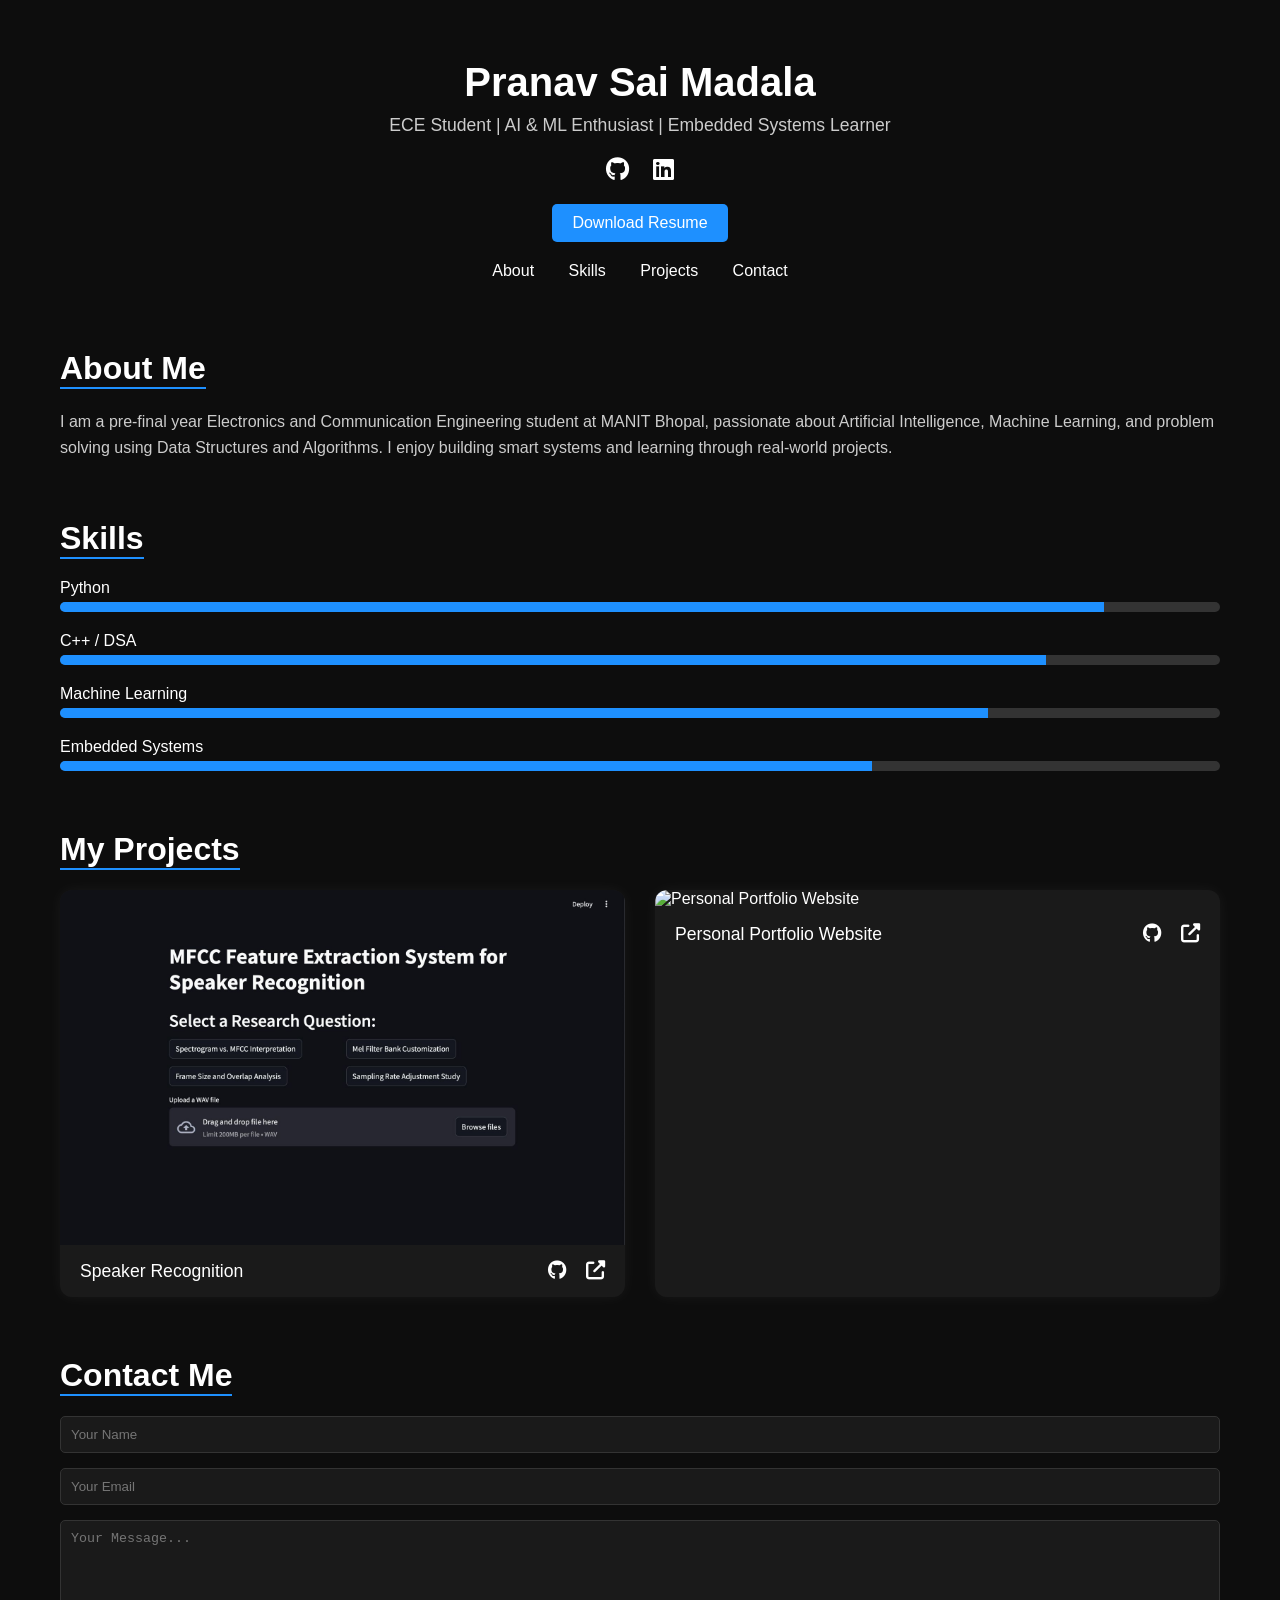
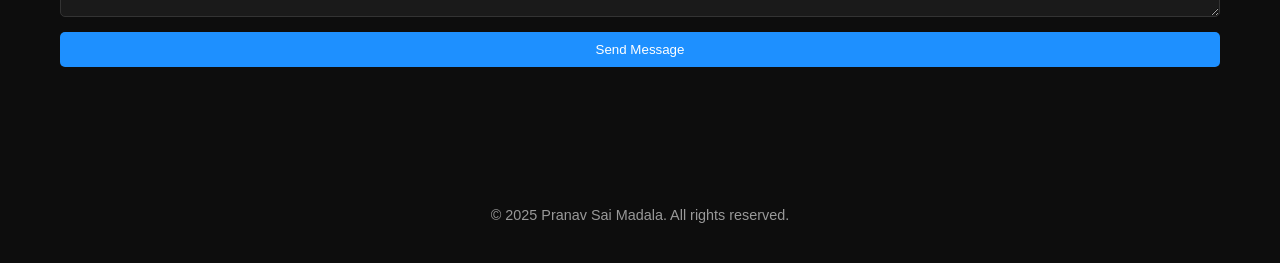
==== myportpolio.html @ 2e6d7c66 "Add files via upload" ====
<!DOCTYPE html>
<html lang="en">
<head>
  <meta charset="UTF-8" />
  <meta name="viewport" content="width=device-width, initial-scale=1.0" />
  <title>Pranav Sai Madala | Portfolio</title>
  <link rel="stylesheet" href="https://cdnjs.cloudflare.com/ajax/libs/font-awesome/6.5.0/css/all.min.css" />
  <style>
    * {
      margin: 0;
      padding: 0;
      box-sizing: border-box;
      scroll-behavior: smooth;
    }

    body {
      font-family: 'Segoe UI', sans-serif;
      background-color: #0d0d0d;
      color: white;
    }

    header {
      text-align: center;
      padding: 60px 20px 20px;
    }

    header h1 {
      font-size: 2.5rem;
      margin-bottom: 10px;
    }

    header p {
      color: #cccccc;
      font-size: 1.1rem;
      margin-bottom: 20px;
    }

    .socials {
      text-align: center;
      margin-top: 10px;
    }

    .socials a {
      color: white;
      margin: 0 10px;
      font-size: 1.5rem;
      transition: color 0.3s ease;
    }

    .socials a:hover {
      color: #1e90ff;
    }

    .resume-button {
      display: inline-block;
      margin-top: 20px;
      padding: 10px 20px;
      background: #1e90ff;
      color: white;
      border-radius: 5px;
      text-decoration: none;
    }

    .resume-button:hover {
      background: #0066cc;
    }

    nav {
      text-align: center;
      margin-bottom: 30px;
    }

    nav a {
      color: white;
      text-decoration: none;
      margin: 0 15px;
      font-size: 1rem;
    }

    nav a:hover {
      color: #1e90ff;
    }

    .container {
      max-width: 1200px;
      margin: auto;
      padding: 40px 20px;
    }

    h2 {
      font-size: 2rem;
      margin-bottom: 20px;
      border-bottom: 2px solid #1e90ff;
      display: inline-block;
    }

    section {
      margin-bottom: 60px;
    }

    .about p,
    .skills p,
    .contact p {
      color: #cccccc;
      line-height: 1.6;
    }

    .skills .skill {
      margin-bottom: 20px;
    }

    .skills .label {
      margin-bottom: 5px;
      font-weight: 500;
    }

    .skills .bar {
      width: 100%;
      height: 10px;
      background: #333;
      border-radius: 5px;
      overflow: hidden;
    }

    .skills .fill {
      height: 100%;
      background: #1e90ff;
      width: 0;
      animation: fillBar 2s forwards;
    }

    @keyframes fillBar {
      to { width: var(--width); }
    }

    .project-grid {
      display: grid;
      grid-template-columns: repeat(auto-fit, minmax(300px, 1fr));
      gap: 30px;
    }

    .card {
      background: #1a1a1a;
      border-radius: 12px;
      overflow: hidden;
      box-shadow: 0 0 15px rgba(255, 255, 255, 0.05);
      transition: transform 0.3s ease;
    }

    .card:hover {
      transform: translateY(-5px);
    }

    .card img {
      width: 100%;
      height: auto;
      display: block;
    }

    .card-footer {
      display: flex;
      justify-content: space-between;
      align-items: center;
      padding: 15px 20px;
    }

    .card-footer span {
      font-size: 1.1rem;
    }

    .card-footer .icons a {
      margin-left: 15px;
      color: white;
      font-size: 1.2rem;
      transition: color 0.2s ease;
    }

    .card-footer .icons a:hover {
      color: #1e90ff;
    }

    .contact form {
      display: flex;
      flex-direction: column;
    }

    .contact input,
    .contact textarea {
      background: #1a1a1a;
      color: white;
      border: 1px solid #333;
      padding: 10px;
      margin-bottom: 15px;
      border-radius: 5px;
    }

    .contact button {
      background: #1e90ff;
      color: white;
      border: none;
      padding: 10px;
      border-radius: 5px;
      cursor: pointer;
    }

    .contact button:hover {
      background: #0066cc;
    }

    footer {
      text-align: center;
      padding: 40px 20px;
      color: #999;
      font-size: 0.9rem;
    }
  </style>
</head>
<body>

  <header>
    <h1>Pranav Sai Madala</h1>
    <p>ECE Student | AI & ML Enthusiast | Embedded Systems Learner</p>
    <div class="socials">
      <a href="https://github.com/madalapranavsai" target="_blank"><i class="fab fa-github"></i></a>
      <a href="www.linkedin.com/in/pranav-sai-madala-0b233127b" target="_blank"><i class="fab fa-linkedin"></i></a>
    </div>
    <a class="resume-button" href="PranavSaiMadala_Resume.pdf" target="_blank">Download Resume</a>
  </header>

  <nav>
    <a href="#about">About</a>
    <a href="#skills">Skills</a>
    <a href="#projects">Projects</a>
    <a href="#contact">Contact</a>
  </nav>

  <div class="container">
    <section id="about" class="about">
      <h2>About Me</h2>
      <p>I am a pre-final year Electronics and Communication Engineering student at MANIT Bhopal, passionate about Artificial Intelligence, Machine Learning, and problem solving using Data Structures and Algorithms. I enjoy building smart systems and learning through real-world projects.</p>
    </section>

    <section id="skills" class="skills">
      <h2>Skills</h2>
      <div class="skill">
        <div class="label">Python</div>
        <div class="bar"><div class="fill" style="--width: 90%;"></div></div>
      </div>
      <div class="skill">
        <div class="label">C++ / DSA</div>
        <div class="bar"><div class="fill" style="--width: 85%;"></div></div>
      </div>
      <div class="skill">
        <div class="label">Machine Learning</div>
        <div class="bar"><div class="fill" style="--width: 80%;"></div></div>
      </div>
      <div class="skill">
        <div class="label">Embedded Systems</div>
        <div class="bar"><div class="fill" style="--width: 70%;"></div></div>
      </div>
    </section>

    <section id="projects">
      <h2>My Projects</h2>
      <div class="project-grid">
        <div class="card">
          <img src="WhatsApp Image 2025-06-25 at 6.47.09 PM.jpeg" alt="Speaker Recognition Screenshot" />
          <div class="card-footer">
            <span>Speaker Recognition</span>
            <div class="icons">
              <a href="https://github.com/madalapranavsai/proj-1" target="_blank"><i class="fab fa-github"></i></a>
              <a href="https://your-live-link.com" target="_blank"><i class="fas fa-external-link-alt"></i></a>
            </div>
          </div>
        </div>
        <!-- Add more cards here -->
        <div class="project-grid">
            <div class="card">
              <img src="C:\Users\gowth\OneDrive\Desktop\New folder\Screenshot 2025-06-25 183748.png" alt="Personal Portfolio Website" />
              <div class="card-footer">
                <span>Personal Portfolio Website</span>
                <div class="icons">
                  <a href="https://github.com/madalapranavsai/portfolio" target="_blank"><i class="fab fa-github"></i></a>
                  <a href="https://your-live-link.com" target="_blank"><i class="fas fa-external-link-alt"></i></a>
                </div>
              </div>
            </div>
      </div>
    </section>

    <section id="contact" class="contact">
      <h2>Contact Me</h2>
      <form action="https://formspree.io/f/your-form-id" method="POST">
        <input type="text" name="name" placeholder="Your Name" required />
        <input type="email" name="_replyto" placeholder="Your Email" required />
        <textarea name="message" rows="5" placeholder="Your Message..." required></textarea>
        <button type="submit">Send Message</button>
      </form>
    </section>
  </div>

  <footer>
    &copy; 2025 Pranav Sai Madala. All rights reserved.
  </footer>

</body>
</html>
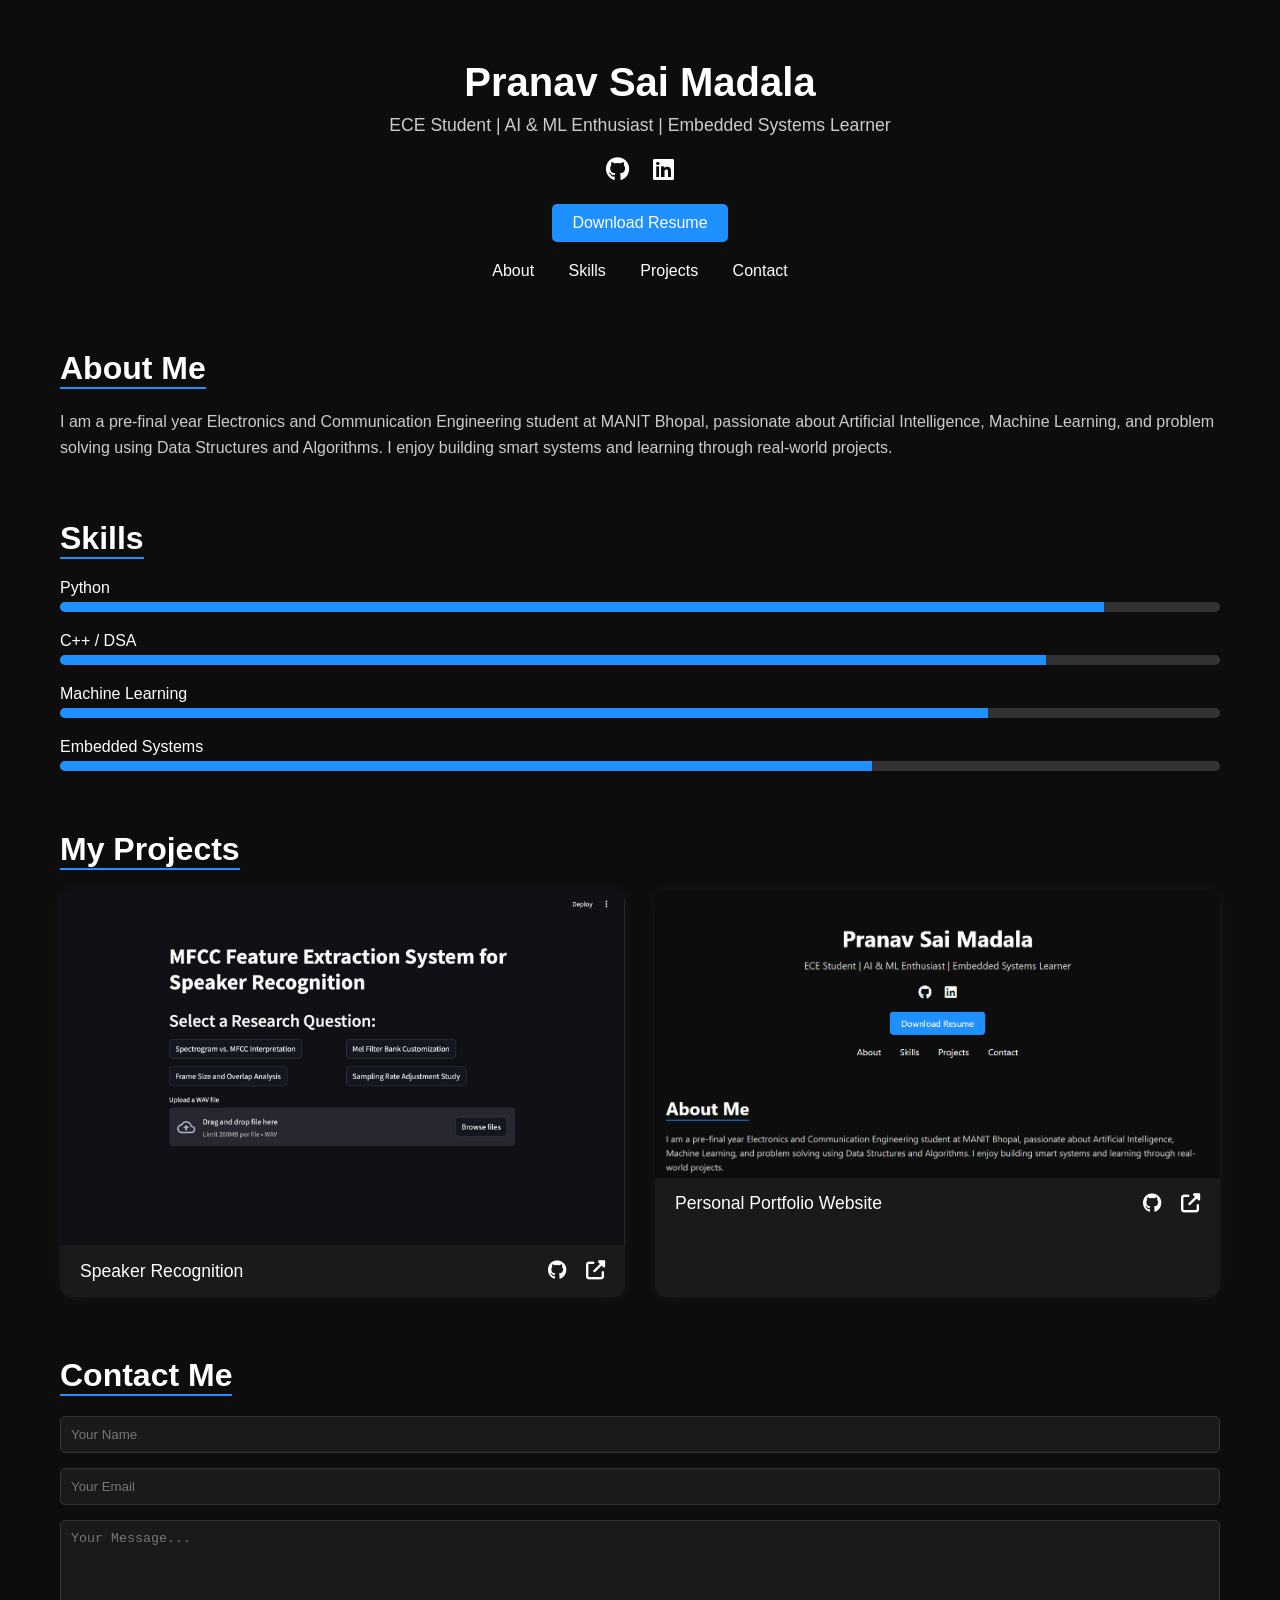
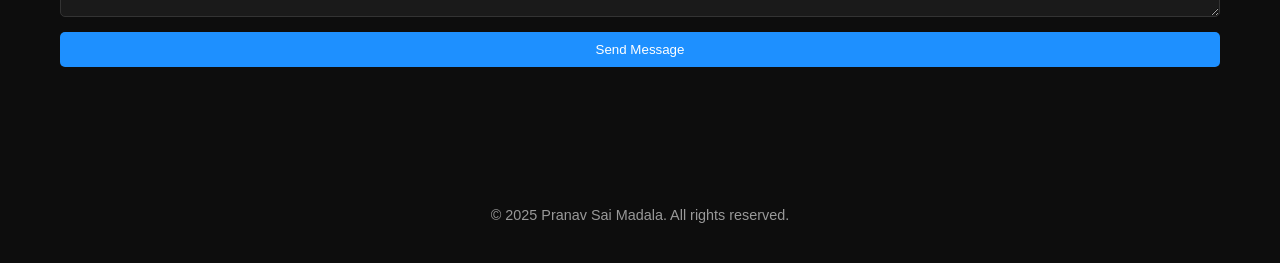
==== commit 80430ba2: "Update myportpolio.html" ====
--- a/myportpolio.html
+++ b/myportpolio.html
@@ -276,12 +276,12 @@
         <!-- Add more cards here -->
         <div class="project-grid">
             <div class="card">
-              <img src="C:\Users\gowth\OneDrive\Desktop\New folder\Screenshot 2025-06-25 183748.png" alt="Personal Portfolio Website" />
+              <img src="Screenshot 2025-06-25 183748.png" alt="Personal Portfolio Website" />
               <div class="card-footer">
                 <span>Personal Portfolio Website</span>
                 <div class="icons">
                   <a href="https://github.com/madalapranavsai/portfolio" target="_blank"><i class="fab fa-github"></i></a>
-                  <a href="https://your-live-link.com" target="_blank"><i class="fas fa-external-link-alt"></i></a>
+                  <a href="https://madalapranavsai.github.io/portfolio/myportpolio.html" target="_blank"><i class="fas fa-external-link-alt"></i></a>
                 </div>
               </div>
             </div>
@@ -290,7 +290,7 @@
 
     <section id="contact" class="contact">
       <h2>Contact Me</h2>
-      <form action="https://formspree.io/f/your-form-id" method="POST">
+      <form action="https://docs.google.com/forms/d/12D2a4M7MaUdcxaKaSQ-YsYpcOkajm4q2FSTxOne3zYg/edit" method="POST">
         <input type="text" name="name" placeholder="Your Name" required />
         <input type="email" name="_replyto" placeholder="Your Email" required />
         <textarea name="message" rows="5" placeholder="Your Message..." required></textarea>
@@ -304,4 +304,4 @@
   </footer>
 
 </body>
-</html>+</html>
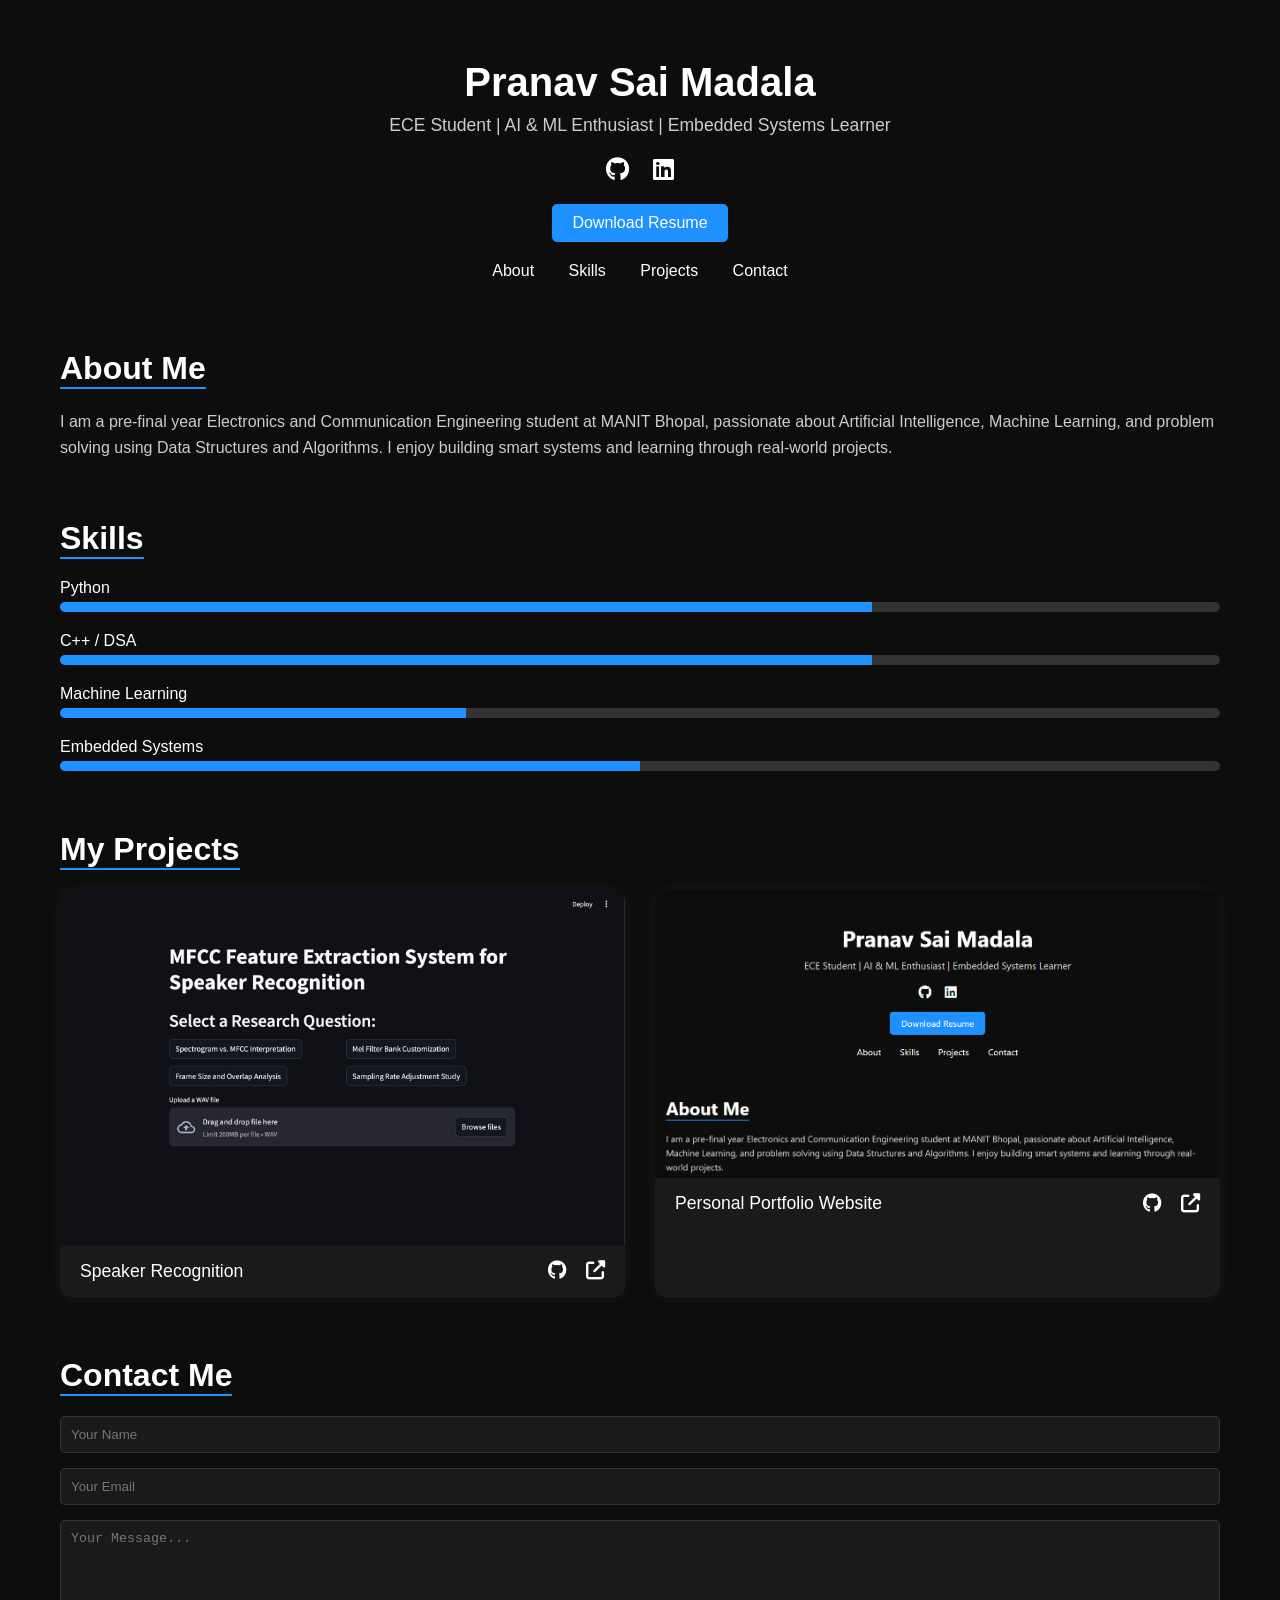
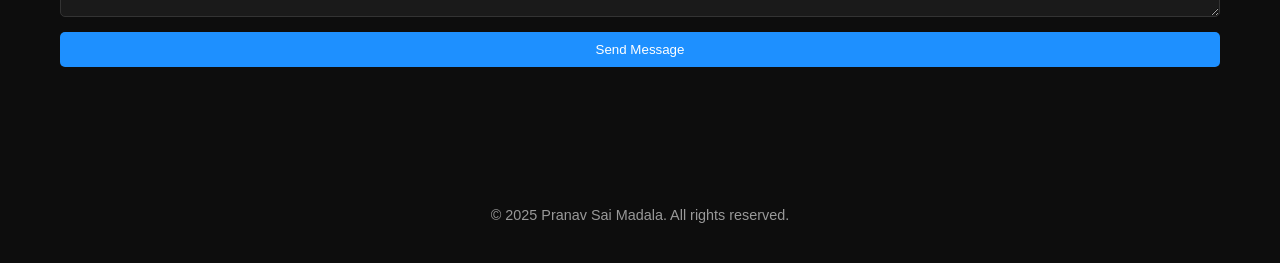
==== commit 47dcdcb2: "Update myportpolio.html" ====
--- a/myportpolio.html
+++ b/myportpolio.html
@@ -224,7 +224,7 @@
       <a href="https://github.com/madalapranavsai" target="_blank"><i class="fab fa-github"></i></a>
       <a href="www.linkedin.com/in/pranav-sai-madala-0b233127b" target="_blank"><i class="fab fa-linkedin"></i></a>
     </div>
-    <a class="resume-button" href="PranavSaiMadala_Resume.pdf" target="_blank">Download Resume</a>
+    <a class="resume-button" href="pranavsai-resume.pdf" target="_blank">Download Resume</a>
   </header>
 
   <nav>
@@ -244,19 +244,19 @@
       <h2>Skills</h2>
       <div class="skill">
         <div class="label">Python</div>
-        <div class="bar"><div class="fill" style="--width: 90%;"></div></div>
+        <div class="bar"><div class="fill" style="--width: 70%;"></div></div>
       </div>
       <div class="skill">
         <div class="label">C++ / DSA</div>
-        <div class="bar"><div class="fill" style="--width: 85%;"></div></div>
+        <div class="bar"><div class="fill" style="--width: 70%;"></div></div>
       </div>
       <div class="skill">
         <div class="label">Machine Learning</div>
-        <div class="bar"><div class="fill" style="--width: 80%;"></div></div>
+        <div class="bar"><div class="fill" style="--width: 35%;"></div></div>
       </div>
       <div class="skill">
         <div class="label">Embedded Systems</div>
-        <div class="bar"><div class="fill" style="--width: 70%;"></div></div>
+        <div class="bar"><div class="fill" style="--width: 50%;"></div></div>
       </div>
     </section>
 
